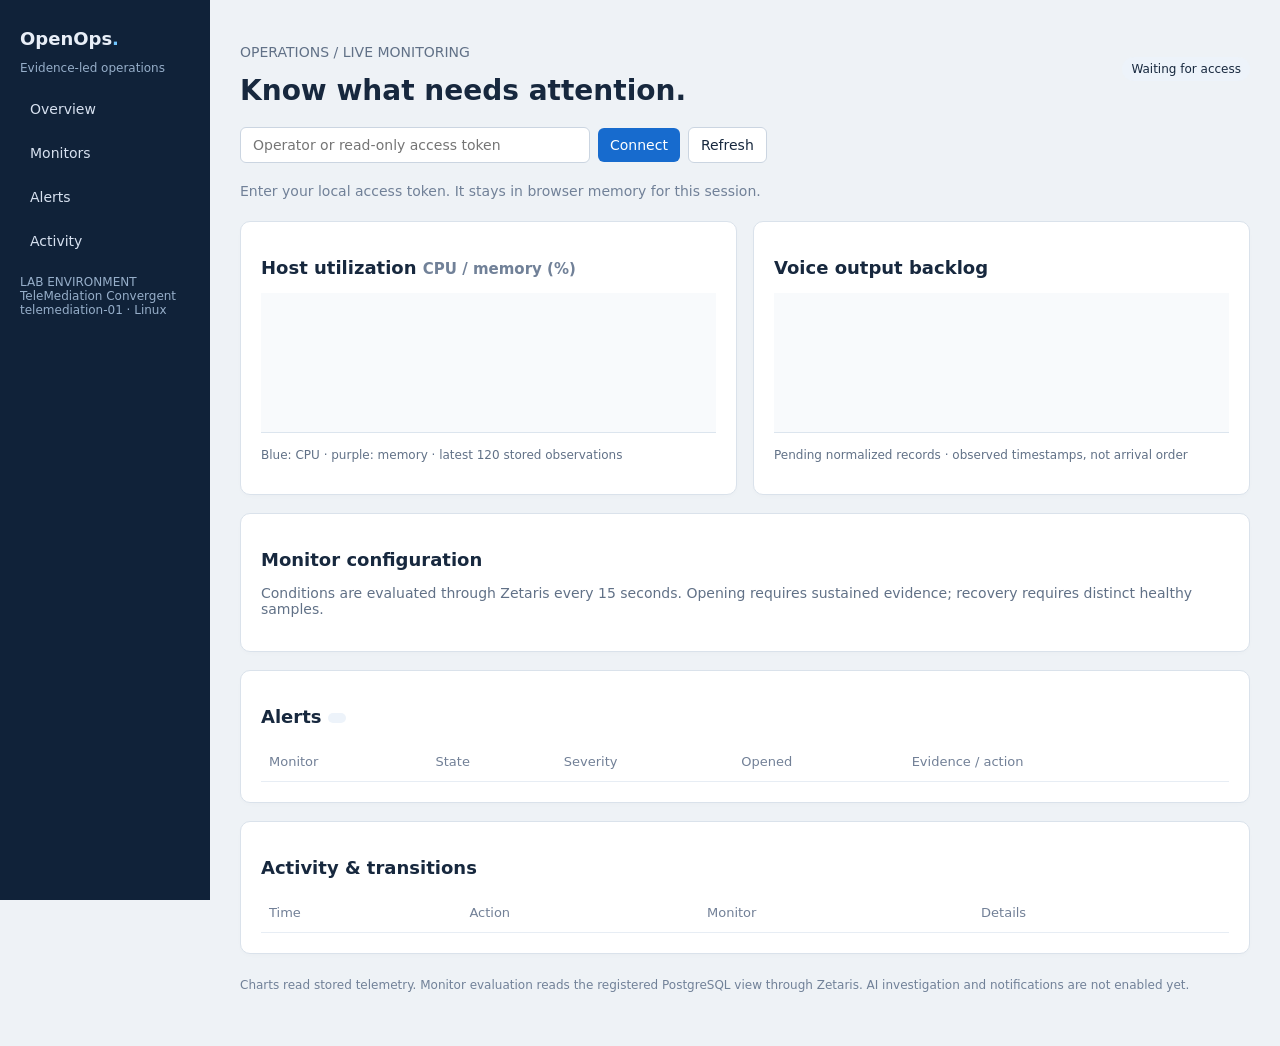
==== apps/openops/receiver/index.html @ 62dda1a4 "initial commit" ====
<!doctype html>
<html lang="en"><head><meta charset="utf-8"><meta name="viewport" content="width=device-width,initial-scale=1"><title>OpenOps | Operations</title>
<style>
*{box-sizing:border-box}body{margin:0;background:#eef2f6;color:#17283e;font:14px system-ui,sans-serif}aside{position:fixed;inset:0 auto 0 0;width:210px;background:#102239;color:#e8eef7;padding:28px 20px}aside h2{margin:0 0 6px}aside p{color:#96aec9;font-size:12px}nav a{display:block;padding:14px 10px;color:#d7e1f0;text-decoration:none;border-radius:6px}nav a:hover{background:#213e5c}main{margin-left:210px;padding:30px;max-width:1600px}header{display:flex;justify-content:space-between;gap:20px;align-items:center}h1{font-size:28px;margin:0}h2{font-size:18px}p{color:#617187}button,input,select{font:inherit;border:1px solid #cbd5e1;padding:9px 12px;border-radius:6px;background:white;color:#17283e}button{cursor:pointer}button:hover{background:#e9f3ff}button.primary{background:#176bce;color:white;border:0}label{display:flex;flex-direction:column;gap:6px;font-size:12px;color:#526278}input[type=checkbox]{width:20px;height:20px}.access{display:flex;gap:8px;align-items:center;margin:20px 0}.access input{width:350px;max-width:60vw}.cards{display:grid;grid-template-columns:repeat(4,1fr);gap:16px}.card,section{background:white;border:1px solid #dae2eb;border-radius:10px;padding:20px;margin-top:18px;box-shadow:0 2px 4px #16273a04}.card small{color:#6b7b8e}.card strong{display:block;font-size:30px;margin:10px 0}.tag{font-size:12px;border-radius:20px;background:#edf3fa;padding:5px 9px;display:inline-block}.good{color:#136b4b;background:#e8f7ef}.warn{color:#9b5717;background:#fff3df}.bad{color:#b13131;background:#ffe9e9}.charts{display:grid;grid-template-columns:1fr 1fr;gap:16px}svg{width:100%;height:140px;background:#f8fafc;border-bottom:1px solid #dce5ee}.form{display:grid;grid-template-columns:2fr 2fr 1fr 1fr 1fr 1fr;gap:12px;align-items:end}table{border-collapse:collapse;width:100%;font-size:13px}td,th{padding:12px 8px;border-bottom:1px solid #e7edf4;text-align:left;vertical-align:top}th{color:#728097;font-weight:500}.scroll{overflow:auto}.muted{color:#718198}.note{font-size:12px;color:#617187}details pre{white-space:pre-wrap;max-width:650px;font-size:11px}#status{min-height:20px}footer{margin:24px 0;color:#718198;font-size:12px}@media(max-width:1000px){aside{width:155px}main{margin-left:155px;padding:18px}.cards,.form{grid-template-columns:repeat(2,1fr)}}@media(max-width:650px){aside{position:static;width:auto;padding:15px}nav{display:flex}nav a{padding:8px}main{margin:0}.charts{grid-template-columns:1fr}header{display:block}}
</style></head><body>
<aside><h2>OpenOps<span style="color:#71c6ff">.</span></h2><p>Evidence-led operations</p><nav><a href="#overview">Overview</a><a href="#monitors">Monitors</a><a href="#alerts">Alerts</a><a href="#history">Activity</a></nav><p>LAB ENVIRONMENT<br>TeleMediation Convergent<br>telemediation-01 · Linux</p></aside>
<main><header><div><p>OPERATIONS / LIVE MONITORING</p><h1>Know what needs attention.</h1></div><span id="source" class="tag">Waiting for access</span></header>
<div class="access"><input id="token" type="password" autocomplete="off" placeholder="Operator or read-only access token" aria-label="Access token"><button class="primary" id="connect">Connect</button><button id="refresh">Refresh</button></div><div id="status" role="status" class="muted">Enter your local access token. It stays in browser memory for this session.</div>
<div id="overview" class="cards"></div><div class="charts"><section><h2>Host utilization <small class="muted">CPU / memory (%)</small></h2><svg id="host-chart" viewBox="0 0 600 140" role="img" aria-label="CPU and memory utilization history"></svg><p class="note">Blue: CPU · purple: memory · latest 120 stored observations</p></section><section><h2>Voice output backlog</h2><svg id="queue-chart" viewBox="0 0 600 140" role="img" aria-label="Voice output backlog history"></svg><p class="note">Pending normalized records · observed timestamps, not arrival order</p></section></div>
<section id="monitors"><h2>Monitor configuration</h2><p>Conditions are evaluated through Zetaris every 15 seconds. Opening requires sustained evidence; recovery requires distinct healthy samples.</p><div id="forms"></div></section>
<section id="alerts" class="scroll"><h2>Alerts <span id="alert-count" class="tag"></span></h2><table><thead><tr><th>Monitor</th><th>State</th><th>Severity</th><th>Opened</th><th>Evidence / action</th></tr></thead><tbody id="alert-rows"></tbody></table></section>
<section id="history" class="scroll"><h2>Activity &amp; transitions</h2><table><thead><tr><th>Time</th><th>Action</th><th>Monitor</th><th>Details</th></tr></thead><tbody id="history-rows"></tbody></table></section>
<footer>Charts read stored telemetry. Monitor evaluation reads the registered PostgreSQL view through Zetaris. AI investigation and notifications are not enabled yet.</footer></main>
<script>
let access='',timer,editing=false;
const $=id=>document.getElementById(id);function el(tag,text,cls){let e=document.createElement(tag);if(text!==undefined)e.textContent=text;if(cls)e.className=cls;return e}
const date=x=>x?new Date(x).toLocaleString():'—';
async function api(path,body){let r=await fetch(path,{method:body?'POST':'GET',headers:{Authorization:'Bearer '+access,'Content-Type':'application/json'},body:body?JSON.stringify(body):undefined});let data=await r.json();if(!r.ok)throw Error(data.error||'Request failed');return data}
function card(label,value,detail,cls){let c=el('div',undefined,'card');c.append(el('small',label),el('strong',String(value)),el('span',detail,cls||'tag'));return c}
function chart(id,rows,series,max){let svg=$(id);svg.replaceChildren();if(rows.length<2){let t=document.createElementNS('http://www.w3.org/2000/svg','text');t.setAttribute('x',20);t.setAttribute('y',70);t.textContent='Waiting for more observations';svg.append(t);return}let first=Number(rows[0].observed_epoch),last=Number(rows.at(-1).observed_epoch);for(let [key,color] of series){let paths=[],points=[];for(let r of rows){let y=r[key]===null?NaN:Number(r[key]);if(!Number.isFinite(y)){if(points.length)paths.push(points);points=[];continue}points.push([10+(Number(r.observed_epoch)-first)/Math.max(1,last-first)*580,130-Math.min(max,y)/max*120])}if(points.length)paths.push(points);for(let p of paths){let line=document.createElementNS('http://www.w3.org/2000/svg','polyline');line.setAttribute('points',p.map(v=>v.join(',')).join(' '));line.setAttribute('fill','none');line.setAttribute('stroke',color);line.setAttribute('stroke-width',2.5);svg.append(line)}}}
function field(parent,label,type,value){let l=el('label',label),i=el(type==='select'?'select':'input');if(type!=='select')i.type=type;if(type==='checkbox')i.checked=value;else i.value=value;l.append(i);parent.append(l);return i}
function forms(data){let target=$('forms');target.replaceChildren();for(let m of data.monitors){let f=el('form',undefined,'form');let name=field(f,'Name','text',m.name),metric=field(f,'Metric','select','');for(let [k,v] of Object.entries(data.metrics)){let o=el('option',v);o.value=k;metric.append(o)}metric.value=m.metric;let threshold=field(f,'Greater than','number',m.threshold),duration=field(f,'For seconds','number',m.duration_seconds),recovery=field(f,'Recovery samples','number',m.recovery_samples),enabled=field(f,'Enabled','checkbox',m.enabled);threshold.min=0;duration.min=0;duration.max=3600;recovery.min=1;recovery.max=20;let save=el('button','Save monitor','primary');save.type='submit';let summary=el('p','State: '+m.state+' · Source: '+m.source_status+' · Last value: '+(m.last_value??'—')+' · '+(m.source_error||''),'note');f.addEventListener('focusin',()=>editing=true);f.onsubmit=async e=>{e.preventDefault();try{await api('/api/monitors/configure',{id:m.id,name:name.value,metric:metric.value,threshold:Number(threshold.value),duration_seconds:Number(duration.value),recovery_samples:Number(recovery.value),severity:m.severity,enabled:enabled.checked});editing=false;await refresh(true)}catch(e){$('status').textContent=e.message}};target.append(f,summary,save);save.onclick=()=>f.requestSubmit()}}
async function refresh(force=false){try{let d=await api('/api/dashboard'),latest=d.samples.at(-1);let age=latest?Math.max(0,Date.now()/1000-Number(latest.observed_epoch)):null;let active=d.alerts.filter(a=>!a.resolved_at);$('overview').replaceChildren(card('MONITORED HOSTS',latest?1:0,age===null?'Waiting for telemetry':age<60?'Telemetry current':'Telemetry stale',age!==null&&age<60?'tag good':'tag warn'),card('ACTIVE ALERTS',active.length,active.some(a=>!a.acknowledged_at)?'Needs attention':'No unacknowledged alerts',active.length?'tag warn':'tag good'),card('VOICE PENDING',latest?.voice_pending??'—','Output queue'),card('CPU UTILIZATION',latest?.cpu_percent===null||!latest?'—':Number(latest.cpu_percent).toFixed(1)+'%','Observed on Linux VM'));let source=d.source;$('source').textContent='Zetaris · '+source.status;$('source').className='tag '+(source.status==='ok'?'good':'warn');$('status').textContent='Updated '+new Date().toLocaleTimeString()+' · Latest observation '+(age===null?'unavailable':Math.round(age)+'s ago');chart('host-chart',d.samples,[['cpu_percent','#2676d2'],['memory_percent','#8d62d5']],100);chart('queue-chart',d.samples,[['voice_pending','#e19a28']],Math.max(1,...d.samples.map(r=>Number(r.voice_pending)||0)));if(!editing||force)forms(d);$('alert-count').textContent=active.length+' active';let rows=$('alert-rows');rows.replaceChildren();if(!d.alerts.length){let tr=el('tr'),td=el('td','No alerts yet. Sustained violations will appear here.','muted');td.colSpan=5;tr.append(td);rows.append(tr)}for(let a of d.alerts){let tr=el('tr');tr.append(el('td',a.name),el('td',a.resolved_at?'Resolved':a.acknowledged_at?'Active · acknowledged':'Active'),el('td',a.severity),el('td',date(a.opened_at)));let td=el('td'),details=el('details'),summary=el('summary','View evidence');details.append(summary,el('pre',JSON.stringify({opening:a.opening_evidence,resolution:a.resolution_evidence},null,2)));td.append(details);if(!a.resolved_at&&!a.acknowledged_at){let b=el('button','Acknowledge');b.onclick=async()=>{try{await api('/api/alerts/acknowledge',{id:a.id});await refresh()}catch(e){$('status').textContent=e.message}};td.append(b)}tr.append(td);rows.append(tr)}let history=$('history-rows');history.replaceChildren();for(let h of d.history){let tr=el('tr');tr.append(el('td',date(h.happened_at)),el('td',h.action),el('td',String(h.monitor_id)),el('td',JSON.stringify(h.evidence)));history.append(tr)}}catch(e){$('status').textContent='Update failed: '+e.message;$('source').textContent='Connection unavailable';$('source').className='tag bad'}}
$('connect').onclick=()=>{access=$('token').value;$('token').value='';editing=false;clearInterval(timer);refresh(true);timer=setInterval(()=>refresh(),5000)};$('refresh').onclick=()=>{editing=false;refresh(true)};
</script></body></html>
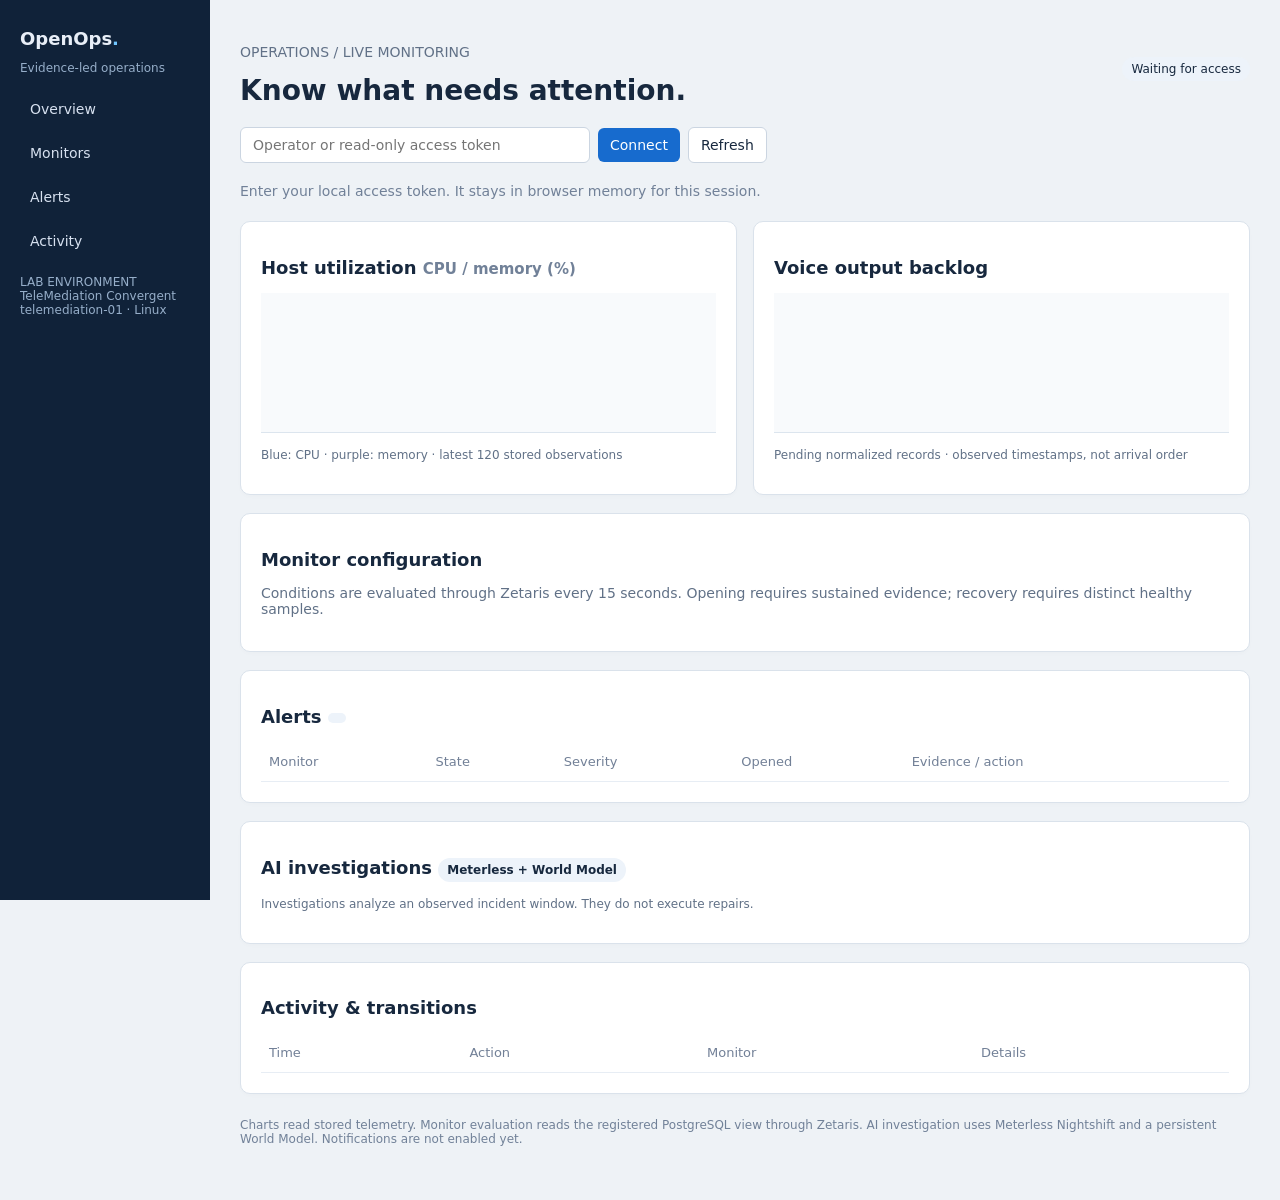
==== commit e5f64fb1: "p2" ====
--- a/apps/openops/receiver/index.html
+++ b/apps/openops/receiver/index.html
@@ -9,8 +9,9 @@
 <div id="overview" class="cards"></div><div class="charts"><section><h2>Host utilization <small class="muted">CPU / memory (%)</small></h2><svg id="host-chart" viewBox="0 0 600 140" role="img" aria-label="CPU and memory utilization history"></svg><p class="note">Blue: CPU · purple: memory · latest 120 stored observations</p></section><section><h2>Voice output backlog</h2><svg id="queue-chart" viewBox="0 0 600 140" role="img" aria-label="Voice output backlog history"></svg><p class="note">Pending normalized records · observed timestamps, not arrival order</p></section></div>
 <section id="monitors"><h2>Monitor configuration</h2><p>Conditions are evaluated through Zetaris every 15 seconds. Opening requires sustained evidence; recovery requires distinct healthy samples.</p><div id="forms"></div></section>
 <section id="alerts" class="scroll"><h2>Alerts <span id="alert-count" class="tag"></span></h2><table><thead><tr><th>Monitor</th><th>State</th><th>Severity</th><th>Opened</th><th>Evidence / action</th></tr></thead><tbody id="alert-rows"></tbody></table></section>
+<section id="investigation-panel"><h2>AI investigations <span class="tag">Meterless + World Model</span></h2><p class="note">Investigations analyze an observed incident window. They do not execute repairs.</p><div id="investigation-list"></div><div id="investigation-detail"></div></section>
 <section id="history" class="scroll"><h2>Activity &amp; transitions</h2><table><thead><tr><th>Time</th><th>Action</th><th>Monitor</th><th>Details</th></tr></thead><tbody id="history-rows"></tbody></table></section>
-<footer>Charts read stored telemetry. Monitor evaluation reads the registered PostgreSQL view through Zetaris. AI investigation and notifications are not enabled yet.</footer></main>
+<footer>Charts read stored telemetry. Monitor evaluation reads the registered PostgreSQL view through Zetaris. AI investigation uses Meterless Nightshift and a persistent World Model. Notifications are not enabled yet.</footer></main>
 <script>
 let access='',timer,editing=false;
 const $=id=>document.getElementById(id);function el(tag,text,cls){let e=document.createElement(tag);if(text!==undefined)e.textContent=text;if(cls)e.className=cls;return e}
@@ -20,6 +21,12 @@
 function chart(id,rows,series,max){let svg=$(id);svg.replaceChildren();if(rows.length<2){let t=document.createElementNS('http://www.w3.org/2000/svg','text');t.setAttribute('x',20);t.setAttribute('y',70);t.textContent='Waiting for more observations';svg.append(t);return}let first=Number(rows[0].observed_epoch),last=Number(rows.at(-1).observed_epoch);for(let [key,color] of series){let paths=[],points=[];for(let r of rows){let y=r[key]===null?NaN:Number(r[key]);if(!Number.isFinite(y)){if(points.length)paths.push(points);points=[];continue}points.push([10+(Number(r.observed_epoch)-first)/Math.max(1,last-first)*580,130-Math.min(max,y)/max*120])}if(points.length)paths.push(points);for(let p of paths){let line=document.createElementNS('http://www.w3.org/2000/svg','polyline');line.setAttribute('points',p.map(v=>v.join(',')).join(' '));line.setAttribute('fill','none');line.setAttribute('stroke',color);line.setAttribute('stroke-width',2.5);svg.append(line)}}}
 function field(parent,label,type,value){let l=el('label',label),i=el(type==='select'?'select':'input');if(type!=='select')i.type=type;if(type==='checkbox')i.checked=value;else i.value=value;l.append(i);parent.append(l);return i}
 function forms(data){let target=$('forms');target.replaceChildren();for(let m of data.monitors){let f=el('form',undefined,'form');let name=field(f,'Name','text',m.name),metric=field(f,'Metric','select','');for(let [k,v] of Object.entries(data.metrics)){let o=el('option',v);o.value=k;metric.append(o)}metric.value=m.metric;let threshold=field(f,'Greater than','number',m.threshold),duration=field(f,'For seconds','number',m.duration_seconds),recovery=field(f,'Recovery samples','number',m.recovery_samples),enabled=field(f,'Enabled','checkbox',m.enabled);threshold.min=0;duration.min=0;duration.max=3600;recovery.min=1;recovery.max=20;let save=el('button','Save monitor','primary');save.type='submit';let summary=el('p','State: '+m.state+' · Source: '+m.source_status+' · Last value: '+(m.last_value??'—')+' · '+(m.source_error||''),'note');f.addEventListener('focusin',()=>editing=true);f.onsubmit=async e=>{e.preventDefault();try{await api('/api/monitors/configure',{id:m.id,name:name.value,metric:metric.value,threshold:Number(threshold.value),duration_seconds:Number(duration.value),recovery_samples:Number(recovery.value),severity:m.severity,enabled:enabled.checked});editing=false;await refresh(true)}catch(e){$('status').textContent=e.message}};target.append(f,summary,save);save.onclick=()=>f.requestSubmit()}}
-async function refresh(force=false){try{let d=await api('/api/dashboard'),latest=d.samples.at(-1);let age=latest?Math.max(0,Date.now()/1000-Number(latest.observed_epoch)):null;let active=d.alerts.filter(a=>!a.resolved_at);$('overview').replaceChildren(card('MONITORED HOSTS',latest?1:0,age===null?'Waiting for telemetry':age<60?'Telemetry current':'Telemetry stale',age!==null&&age<60?'tag good':'tag warn'),card('ACTIVE ALERTS',active.length,active.some(a=>!a.acknowledged_at)?'Needs attention':'No unacknowledged alerts',active.length?'tag warn':'tag good'),card('VOICE PENDING',latest?.voice_pending??'—','Output queue'),card('CPU UTILIZATION',latest?.cpu_percent===null||!latest?'—':Number(latest.cpu_percent).toFixed(1)+'%','Observed on Linux VM'));let source=d.source;$('source').textContent='Zetaris · '+source.status;$('source').className='tag '+(source.status==='ok'?'good':'warn');$('status').textContent='Updated '+new Date().toLocaleTimeString()+' · Latest observation '+(age===null?'unavailable':Math.round(age)+'s ago');chart('host-chart',d.samples,[['cpu_percent','#2676d2'],['memory_percent','#8d62d5']],100);chart('queue-chart',d.samples,[['voice_pending','#e19a28']],Math.max(1,...d.samples.map(r=>Number(r.voice_pending)||0)));if(!editing||force)forms(d);$('alert-count').textContent=active.length+' active';let rows=$('alert-rows');rows.replaceChildren();if(!d.alerts.length){let tr=el('tr'),td=el('td','No alerts yet. Sustained violations will appear here.','muted');td.colSpan=5;tr.append(td);rows.append(tr)}for(let a of d.alerts){let tr=el('tr');tr.append(el('td',a.name),el('td',a.resolved_at?'Resolved':a.acknowledged_at?'Active · acknowledged':'Active'),el('td',a.severity),el('td',date(a.opened_at)));let td=el('td'),details=el('details'),summary=el('summary','View evidence');details.append(summary,el('pre',JSON.stringify({opening:a.opening_evidence,resolution:a.resolution_evidence},null,2)));td.append(details);if(!a.resolved_at&&!a.acknowledged_at){let b=el('button','Acknowledge');b.onclick=async()=>{try{await api('/api/alerts/acknowledge',{id:a.id});await refresh()}catch(e){$('status').textContent=e.message}};td.append(b)}tr.append(td);rows.append(tr)}let history=$('history-rows');history.replaceChildren();for(let h of d.history){let tr=el('tr');tr.append(el('td',date(h.happened_at)),el('td',h.action),el('td',String(h.monitor_id)),el('td',JSON.stringify(h.evidence)));history.append(tr)}}catch(e){$('status').textContent='Update failed: '+e.message;$('source').textContent='Connection unavailable';$('source').className='tag bad'}}
+async function refresh(force=false){try{let d=await api('/api/dashboard');renderInvestigations(d.investigations||[]);let latest=d.samples.at(-1);let age=latest?Math.max(0,Date.now()/1000-Number(latest.observed_epoch)):null;let active=d.alerts.filter(a=>!a.resolved_at);$('overview').replaceChildren(card('MONITORED HOSTS',latest?1:0,age===null?'Waiting for telemetry':age<60?'Telemetry current':'Telemetry stale',age!==null&&age<60?'tag good':'tag warn'),card('ACTIVE ALERTS',active.length,active.some(a=>!a.acknowledged_at)?'Needs attention':'No unacknowledged alerts',active.length?'tag warn':'tag good'),card('VOICE PENDING',latest?.voice_pending??'—','Output queue'),card('CPU UTILIZATION',latest?.cpu_percent===null||!latest?'—':Number(latest.cpu_percent).toFixed(1)+'%','Observed on Linux VM'));let source=d.source;$('source').textContent='Zetaris · '+source.status;$('source').className='tag '+(source.status==='ok'?'good':'warn');$('status').textContent='Updated '+new Date().toLocaleTimeString()+' · Latest observation '+(age===null?'unavailable':Math.round(age)+'s ago');chart('host-chart',d.samples,[['cpu_percent','#2676d2'],['memory_percent','#8d62d5']],100);chart('queue-chart',d.samples,[['voice_pending','#e19a28']],Math.max(1,...d.samples.map(r=>Number(r.voice_pending)||0)));if(!editing||force)forms(d);$('alert-count').textContent=active.length+' active';let rows=$('alert-rows');rows.replaceChildren();if(!d.alerts.length){let tr=el('tr'),td=el('td','No alerts yet. Sustained violations will appear here.','muted');td.colSpan=5;tr.append(td);rows.append(tr)}for(let a of d.alerts){let tr=el('tr');tr.append(el('td',a.name),el('td',a.resolved_at?'Resolved':a.acknowledged_at?'Active · acknowledged':'Active'),el('td',a.severity),el('td',date(a.opened_at)));let td=el('td'),details=el('details'),summary=el('summary','View evidence');details.append(summary,el('pre',JSON.stringify({opening:a.opening_evidence,resolution:a.resolution_evidence},null,2)));td.append(details);let investigate=el('button','Investigate');investigate.onclick=async()=>{try{let result=await api('/api/investigations/start',{alert_id:a.id,retry:true});selectedRun=result.run_id;await refresh()}catch(e){$('status').textContent=e.message}};td.append(investigate);if(!a.resolved_at&&!a.acknowledged_at){let b=el('button','Acknowledge');b.onclick=async()=>{try{await api('/api/alerts/acknowledge',{id:a.id});await refresh()}catch(e){$('status').textContent=e.message}};td.append(b)}tr.append(td);rows.append(tr)}let history=$('history-rows');history.replaceChildren();for(let h of d.history){let tr=el('tr');tr.append(el('td',date(h.happened_at)),el('td',h.action),el('td',String(h.monitor_id)),el('td',JSON.stringify(h.evidence)));history.append(tr)}}catch(e){$('status').textContent='Update failed: '+e.message;$('source').textContent='Connection unavailable';$('source').className='tag bad'}}
 $('connect').onclick=()=>{access=$('token').value;$('token').value='';editing=false;clearInterval(timer);refresh(true);timer=setInterval(()=>refresh(),5000)};$('refresh').onclick=()=>{editing=false;refresh(true)};
-</script></body></html>
+</script>
+<script>
+let selectedRun=null;
+function renderInvestigations(runs){let list=$('investigation-list');list.replaceChildren();if(!runs.length)list.append(el('p','Open an alert and select Investigate. New active alerts are queued automatically.','muted'));for(let run of runs){let b=el('button','Alert '+run.alert_id+' · '+run.status+' · '+run.id.slice(-6));b.onclick=()=>{selectedRun=run.id;showInvestigation(run.id)};list.append(b)}if(selectedRun)showInvestigation(selectedRun)}
+async function showInvestigation(id){try{let run=await api('/api/investigations/'+id);if(selectedRun!==id)return;let area=$('investigation-detail');area.replaceChildren();area.append(el('h3','Investigation · '+run.status));if(['completed','needs_review'].includes(run.status)){let b=el('button','New analysis');b.onclick=async()=>{try{let next=await api('/api/investigations/start',{alert_id:run.alert_id,new_run:true});selectedRun=next.run_id;await refresh()}catch(e){$('status').textContent=e.message}};area.append(b)}if(run.error_type)area.append(el('p','Provider or evidence step failed: '+run.error_type+'. No successful analysis is claimed. Use Investigate to request a bounded retry (up to three attempts).','warn'));if(run.report){let r=run.report;area.append(el('span',r.status.replaceAll('_',' '),'tag'),el('p',r.summary));for(let field of ['hypotheses','alternatives']){area.append(el('h3',field==='hypotheses'?'Hypotheses':'Alternative explanations'));for(let h of r[field]){let c=el('div',undefined,'card');c.append(el('h4',h.title+' · '+h.confidence+' confidence'),el('p',h.explanation),el('small','Evidence: '+h.evidence_ids.join(', ')));area.append(c)}}for(let field of ['missing_evidence','recommended_checks']){area.append(el('h3',field==='missing_evidence'?'Missing evidence':'Recommended checks'));let ul=el('ul');for(let v of r[field])ul.append(el('li',v));area.append(ul)}area.append(el('p','Evaluator: '+r.review.verdict+' · '+r.review.issues.join('; '),'note'));let ev=el('details');ev.append(el('summary','Source observations and evidence IDs'),el('pre',JSON.stringify(r.evidence,null,2)));area.append(ev)}if(run.manifest){let m=el('details');m.append(el('summary','Engine manifest and model receipts'),el('pre',JSON.stringify(run.manifest,null,2)));area.append(m)}let t=el('details');t.append(el('summary','Execution trace ('+run.trace.length+' steps)'),el('pre',JSON.stringify(run.trace,null,2)));area.append(t)}catch(e){$('investigation-detail').textContent='Could not load investigation: '+e.message}}
+</script>
+</body></html>
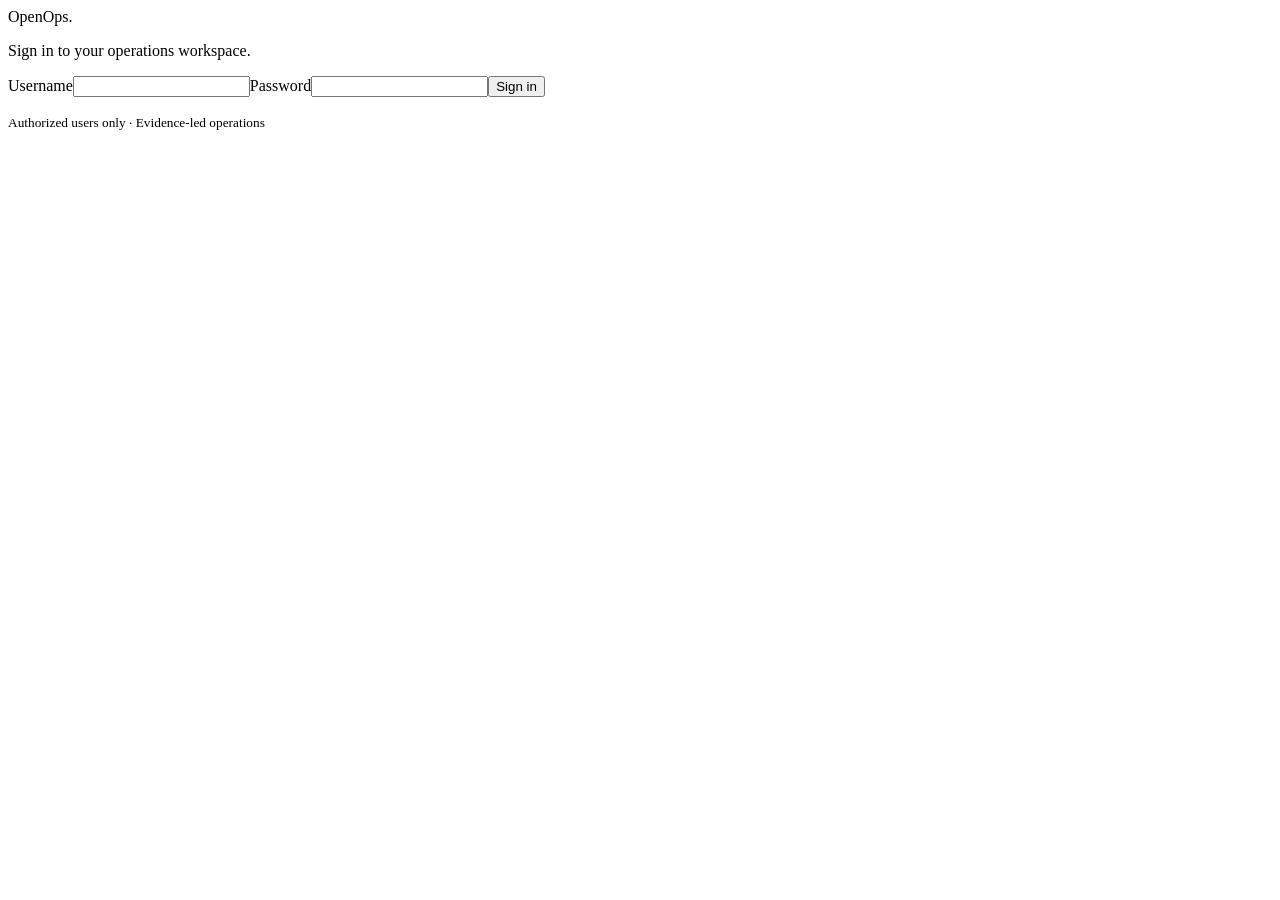
==== commit 8c7e3de6: "admin, login, keys" ====
--- a/apps/openops/receiver/index.html
+++ b/apps/openops/receiver/index.html
@@ -1,32 +1,12 @@
 <!doctype html>
-<html lang="en"><head><meta charset="utf-8"><meta name="viewport" content="width=device-width,initial-scale=1"><title>OpenOps | Operations</title>
-<style>
-*{box-sizing:border-box}body{margin:0;background:#eef2f6;color:#17283e;font:14px system-ui,sans-serif}aside{position:fixed;inset:0 auto 0 0;width:210px;background:#102239;color:#e8eef7;padding:28px 20px}aside h2{margin:0 0 6px}aside p{color:#96aec9;font-size:12px}nav a{display:block;padding:14px 10px;color:#d7e1f0;text-decoration:none;border-radius:6px}nav a:hover{background:#213e5c}main{margin-left:210px;padding:30px;max-width:1600px}header{display:flex;justify-content:space-between;gap:20px;align-items:center}h1{font-size:28px;margin:0}h2{font-size:18px}p{color:#617187}button,input,select{font:inherit;border:1px solid #cbd5e1;padding:9px 12px;border-radius:6px;background:white;color:#17283e}button{cursor:pointer}button:hover{background:#e9f3ff}button.primary{background:#176bce;color:white;border:0}label{display:flex;flex-direction:column;gap:6px;font-size:12px;color:#526278}input[type=checkbox]{width:20px;height:20px}.access{display:flex;gap:8px;align-items:center;margin:20px 0}.access input{width:350px;max-width:60vw}.cards{display:grid;grid-template-columns:repeat(4,1fr);gap:16px}.card,section{background:white;border:1px solid #dae2eb;border-radius:10px;padding:20px;margin-top:18px;box-shadow:0 2px 4px #16273a04}.card small{color:#6b7b8e}.card strong{display:block;font-size:30px;margin:10px 0}.tag{font-size:12px;border-radius:20px;background:#edf3fa;padding:5px 9px;display:inline-block}.good{color:#136b4b;background:#e8f7ef}.warn{color:#9b5717;background:#fff3df}.bad{color:#b13131;background:#ffe9e9}.charts{display:grid;grid-template-columns:1fr 1fr;gap:16px}svg{width:100%;height:140px;background:#f8fafc;border-bottom:1px solid #dce5ee}.form{display:grid;grid-template-columns:2fr 2fr 1fr 1fr 1fr 1fr;gap:12px;align-items:end}table{border-collapse:collapse;width:100%;font-size:13px}td,th{padding:12px 8px;border-bottom:1px solid #e7edf4;text-align:left;vertical-align:top}th{color:#728097;font-weight:500}.scroll{overflow:auto}.muted{color:#718198}.note{font-size:12px;color:#617187}details pre{white-space:pre-wrap;max-width:650px;font-size:11px}#status{min-height:20px}footer{margin:24px 0;color:#718198;font-size:12px}@media(max-width:1000px){aside{width:155px}main{margin-left:155px;padding:18px}.cards,.form{grid-template-columns:repeat(2,1fr)}}@media(max-width:650px){aside{position:static;width:auto;padding:15px}nav{display:flex}nav a{padding:8px}main{margin:0}.charts{grid-template-columns:1fr}header{display:block}}
-</style></head><body>
-<aside><h2>OpenOps<span style="color:#71c6ff">.</span></h2><p>Evidence-led operations</p><nav><a href="#overview">Overview</a><a href="#monitors">Monitors</a><a href="#alerts">Alerts</a><a href="#history">Activity</a></nav><p>LAB ENVIRONMENT<br>TeleMediation Convergent<br>telemediation-01 · Linux</p></aside>
-<main><header><div><p>OPERATIONS / LIVE MONITORING</p><h1>Know what needs attention.</h1></div><span id="source" class="tag">Waiting for access</span></header>
-<div class="access"><input id="token" type="password" autocomplete="off" placeholder="Operator or read-only access token" aria-label="Access token"><button class="primary" id="connect">Connect</button><button id="refresh">Refresh</button></div><div id="status" role="status" class="muted">Enter your local access token. It stays in browser memory for this session.</div>
-<div id="overview" class="cards"></div><div class="charts"><section><h2>Host utilization <small class="muted">CPU / memory (%)</small></h2><svg id="host-chart" viewBox="0 0 600 140" role="img" aria-label="CPU and memory utilization history"></svg><p class="note">Blue: CPU · purple: memory · latest 120 stored observations</p></section><section><h2>Voice output backlog</h2><svg id="queue-chart" viewBox="0 0 600 140" role="img" aria-label="Voice output backlog history"></svg><p class="note">Pending normalized records · observed timestamps, not arrival order</p></section></div>
-<section id="monitors"><h2>Monitor configuration</h2><p>Conditions are evaluated through Zetaris every 15 seconds. Opening requires sustained evidence; recovery requires distinct healthy samples.</p><div id="forms"></div></section>
-<section id="alerts" class="scroll"><h2>Alerts <span id="alert-count" class="tag"></span></h2><table><thead><tr><th>Monitor</th><th>State</th><th>Severity</th><th>Opened</th><th>Evidence / action</th></tr></thead><tbody id="alert-rows"></tbody></table></section>
-<section id="investigation-panel"><h2>AI investigations <span class="tag">Meterless + World Model</span></h2><p class="note">Investigations analyze an observed incident window. They do not execute repairs.</p><div id="investigation-list"></div><div id="investigation-detail"></div></section>
-<section id="history" class="scroll"><h2>Activity &amp; transitions</h2><table><thead><tr><th>Time</th><th>Action</th><th>Monitor</th><th>Details</th></tr></thead><tbody id="history-rows"></tbody></table></section>
-<footer>Charts read stored telemetry. Monitor evaluation reads the registered PostgreSQL view through Zetaris. AI investigation uses Meterless Nightshift and a persistent World Model. Notifications are not enabled yet.</footer></main>
-<script>
-let access='',timer,editing=false;
-const $=id=>document.getElementById(id);function el(tag,text,cls){let e=document.createElement(tag);if(text!==undefined)e.textContent=text;if(cls)e.className=cls;return e}
-const date=x=>x?new Date(x).toLocaleString():'—';
-async function api(path,body){let r=await fetch(path,{method:body?'POST':'GET',headers:{Authorization:'Bearer '+access,'Content-Type':'application/json'},body:body?JSON.stringify(body):undefined});let data=await r.json();if(!r.ok)throw Error(data.error||'Request failed');return data}
-function card(label,value,detail,cls){let c=el('div',undefined,'card');c.append(el('small',label),el('strong',String(value)),el('span',detail,cls||'tag'));return c}
-function chart(id,rows,series,max){let svg=$(id);svg.replaceChildren();if(rows.length<2){let t=document.createElementNS('http://www.w3.org/2000/svg','text');t.setAttribute('x',20);t.setAttribute('y',70);t.textContent='Waiting for more observations';svg.append(t);return}let first=Number(rows[0].observed_epoch),last=Number(rows.at(-1).observed_epoch);for(let [key,color] of series){let paths=[],points=[];for(let r of rows){let y=r[key]===null?NaN:Number(r[key]);if(!Number.isFinite(y)){if(points.length)paths.push(points);points=[];continue}points.push([10+(Number(r.observed_epoch)-first)/Math.max(1,last-first)*580,130-Math.min(max,y)/max*120])}if(points.length)paths.push(points);for(let p of paths){let line=document.createElementNS('http://www.w3.org/2000/svg','polyline');line.setAttribute('points',p.map(v=>v.join(',')).join(' '));line.setAttribute('fill','none');line.setAttribute('stroke',color);line.setAttribute('stroke-width',2.5);svg.append(line)}}}
-function field(parent,label,type,value){let l=el('label',label),i=el(type==='select'?'select':'input');if(type!=='select')i.type=type;if(type==='checkbox')i.checked=value;else i.value=value;l.append(i);parent.append(l);return i}
-function forms(data){let target=$('forms');target.replaceChildren();for(let m of data.monitors){let f=el('form',undefined,'form');let name=field(f,'Name','text',m.name),metric=field(f,'Metric','select','');for(let [k,v] of Object.entries(data.metrics)){let o=el('option',v);o.value=k;metric.append(o)}metric.value=m.metric;let threshold=field(f,'Greater than','number',m.threshold),duration=field(f,'For seconds','number',m.duration_seconds),recovery=field(f,'Recovery samples','number',m.recovery_samples),enabled=field(f,'Enabled','checkbox',m.enabled);threshold.min=0;duration.min=0;duration.max=3600;recovery.min=1;recovery.max=20;let save=el('button','Save monitor','primary');save.type='submit';let summary=el('p','State: '+m.state+' · Source: '+m.source_status+' · Last value: '+(m.last_value??'—')+' · '+(m.source_error||''),'note');f.addEventListener('focusin',()=>editing=true);f.onsubmit=async e=>{e.preventDefault();try{await api('/api/monitors/configure',{id:m.id,name:name.value,metric:metric.value,threshold:Number(threshold.value),duration_seconds:Number(duration.value),recovery_samples:Number(recovery.value),severity:m.severity,enabled:enabled.checked});editing=false;await refresh(true)}catch(e){$('status').textContent=e.message}};target.append(f,summary,save);save.onclick=()=>f.requestSubmit()}}
-async function refresh(force=false){try{let d=await api('/api/dashboard');renderInvestigations(d.investigations||[]);let latest=d.samples.at(-1);let age=latest?Math.max(0,Date.now()/1000-Number(latest.observed_epoch)):null;let active=d.alerts.filter(a=>!a.resolved_at);$('overview').replaceChildren(card('MONITORED HOSTS',latest?1:0,age===null?'Waiting for telemetry':age<60?'Telemetry current':'Telemetry stale',age!==null&&age<60?'tag good':'tag warn'),card('ACTIVE ALERTS',active.length,active.some(a=>!a.acknowledged_at)?'Needs attention':'No unacknowledged alerts',active.length?'tag warn':'tag good'),card('VOICE PENDING',latest?.voice_pending??'—','Output queue'),card('CPU UTILIZATION',latest?.cpu_percent===null||!latest?'—':Number(latest.cpu_percent).toFixed(1)+'%','Observed on Linux VM'));let source=d.source;$('source').textContent='Zetaris · '+source.status;$('source').className='tag '+(source.status==='ok'?'good':'warn');$('status').textContent='Updated '+new Date().toLocaleTimeString()+' · Latest observation '+(age===null?'unavailable':Math.round(age)+'s ago');chart('host-chart',d.samples,[['cpu_percent','#2676d2'],['memory_percent','#8d62d5']],100);chart('queue-chart',d.samples,[['voice_pending','#e19a28']],Math.max(1,...d.samples.map(r=>Number(r.voice_pending)||0)));if(!editing||force)forms(d);$('alert-count').textContent=active.length+' active';let rows=$('alert-rows');rows.replaceChildren();if(!d.alerts.length){let tr=el('tr'),td=el('td','No alerts yet. Sustained violations will appear here.','muted');td.colSpan=5;tr.append(td);rows.append(tr)}for(let a of d.alerts){let tr=el('tr');tr.append(el('td',a.name),el('td',a.resolved_at?'Resolved':a.acknowledged_at?'Active · acknowledged':'Active'),el('td',a.severity),el('td',date(a.opened_at)));let td=el('td'),details=el('details'),summary=el('summary','View evidence');details.append(summary,el('pre',JSON.stringify({opening:a.opening_evidence,resolution:a.resolution_evidence},null,2)));td.append(details);let investigate=el('button','Investigate');investigate.onclick=async()=>{try{let result=await api('/api/investigations/start',{alert_id:a.id,retry:true});selectedRun=result.run_id;await refresh()}catch(e){$('status').textContent=e.message}};td.append(investigate);if(!a.resolved_at&&!a.acknowledged_at){let b=el('button','Acknowledge');b.onclick=async()=>{try{await api('/api/alerts/acknowledge',{id:a.id});await refresh()}catch(e){$('status').textContent=e.message}};td.append(b)}tr.append(td);rows.append(tr)}let history=$('history-rows');history.replaceChildren();for(let h of d.history){let tr=el('tr');tr.append(el('td',date(h.happened_at)),el('td',h.action),el('td',String(h.monitor_id)),el('td',JSON.stringify(h.evidence)));history.append(tr)}}catch(e){$('status').textContent='Update failed: '+e.message;$('source').textContent='Connection unavailable';$('source').className='tag bad'}}
-$('connect').onclick=()=>{access=$('token').value;$('token').value='';editing=false;clearInterval(timer);refresh(true);timer=setInterval(()=>refresh(),5000)};$('refresh').onclick=()=>{editing=false;refresh(true)};
-</script>
-<script>
-let selectedRun=null;
-function renderInvestigations(runs){let list=$('investigation-list');list.replaceChildren();if(!runs.length)list.append(el('p','Open an alert and select Investigate. New active alerts are queued automatically.','muted'));for(let run of runs){let b=el('button','Alert '+run.alert_id+' · '+run.status+' · '+run.id.slice(-6));b.onclick=()=>{selectedRun=run.id;showInvestigation(run.id)};list.append(b)}if(selectedRun)showInvestigation(selectedRun)}
-async function showInvestigation(id){try{let run=await api('/api/investigations/'+id);if(selectedRun!==id)return;let area=$('investigation-detail');area.replaceChildren();area.append(el('h3','Investigation · '+run.status));if(['completed','needs_review'].includes(run.status)){let b=el('button','New analysis');b.onclick=async()=>{try{let next=await api('/api/investigations/start',{alert_id:run.alert_id,new_run:true});selectedRun=next.run_id;await refresh()}catch(e){$('status').textContent=e.message}};area.append(b)}if(run.error_type)area.append(el('p','Provider or evidence step failed: '+run.error_type+'. No successful analysis is claimed. Use Investigate to request a bounded retry (up to three attempts).','warn'));if(run.report){let r=run.report;area.append(el('span',r.status.replaceAll('_',' '),'tag'),el('p',r.summary));for(let field of ['hypotheses','alternatives']){area.append(el('h3',field==='hypotheses'?'Hypotheses':'Alternative explanations'));for(let h of r[field]){let c=el('div',undefined,'card');c.append(el('h4',h.title+' · '+h.confidence+' confidence'),el('p',h.explanation),el('small','Evidence: '+h.evidence_ids.join(', ')));area.append(c)}}for(let field of ['missing_evidence','recommended_checks']){area.append(el('h3',field==='missing_evidence'?'Missing evidence':'Recommended checks'));let ul=el('ul');for(let v of r[field])ul.append(el('li',v));area.append(ul)}area.append(el('p','Evaluator: '+r.review.verdict+' · '+r.review.issues.join('; '),'note'));let ev=el('details');ev.append(el('summary','Source observations and evidence IDs'),el('pre',JSON.stringify(r.evidence,null,2)));area.append(ev)}if(run.manifest){let m=el('details');m.append(el('summary','Engine manifest and model receipts'),el('pre',JSON.stringify(run.manifest,null,2)));area.append(m)}let t=el('details');t.append(el('summary','Execution trace ('+run.trace.length+' steps)'),el('pre',JSON.stringify(run.trace,null,2)));area.append(t)}catch(e){$('investigation-detail').textContent='Could not load investigation: '+e.message}}
-</script>
-</body></html>
+<html lang="en"><head><meta charset="utf-8"><meta name="viewport" content="width=device-width,initial-scale=1"><title>OpenOps | Operations console</title><link rel="stylesheet" href="/console.css"></head><body>
+<div id="login-screen" class="login-shell"><form id="login-form" class="login-card"><div class="brand">OpenOps<span>.</span></div><p>Sign in to your operations workspace.</p><label>Username<input id="username" autocomplete="username" required maxlength="80"></label><label>Password<input id="password" type="password" autocomplete="current-password" required maxlength="256"></label><button class="primary" type="submit">Sign in</button><p id="login-error" role="alert"></p><small>Authorized users only · Evidence-led operations</small></form></div>
+<div id="app" hidden><aside><div class="brand">OpenOps<span>.</span></div><p>Evidence-led operations</p><nav><a href="#overview" data-page="overview"><span>◫</span>Overview</a><a href="#monitors" data-page="monitors"><span>◉</span>Monitors</a><a href="#alerts" data-page="alerts"><span>△</span>Alerts</a><a href="#activity" data-page="activity"><span>≋</span>Activity</a><a href="#admin" data-page="admin"><span>⚙</span>Admin</a></nav><div class="nav-bottom"><div class="eyebrow">WORKSPACE</div><p>TeleMediation Convergent<br>Linux + Windows monitoring</p></div></aside>
+<main><header><div><div class="eyebrow">OPERATIONS CONSOLE</div><h1 id="page-title">Overview</h1></div><div class="row"><span id="identity" class="pill"></span><button id="account">Account</button><button id="logout">Sign out</button></div></header><div class="toolbar" id="host-toolbar"><div class="row"><label>Monitored host<select id="host-select" aria-label="Monitored host"></select></label><span id="source" class="pill waiting">Waiting</span></div><button id="refresh">Refresh</button></div><div id="last-update" class="meta"></div>
+<section id="page-overview" class="page"><div id="overview-cards" class="cards"></div><h2 class="section-title">Host health &amp; workload</h2><div id="host-health" class="host-grid"></div><div class="panel"><h2>Active alerts</h2><div id="overview-alerts"></div></div><div class="grid"><div class="panel"><h2>CPU, memory &amp; disk</h2><div id="resource-charts"></div></div><div class="panel"><h2>Output backlog</h2><div id="queue-charts"></div></div></div></section>
+<section id="page-monitors" class="page" hidden><div class="toolbar"><p>Host-scoped conditions with sustained detection and severity thresholds.</p><button id="new-monitor" class="primary">Create monitor</button></div><div id="monitors-list"></div></section>
+<section id="page-alerts" class="page" hidden><div class="toolbar"><div class="row"><select id="alert-filter" aria-label="Alert state"><option value="active">Active alerts</option><option value="all">All alerts</option><option value="resolved">Resolved alerts</option><option value="unacknowledged">Unacknowledged</option></select><button id="bulk-ack">Acknowledge selected</button></div><span class="meta">Select an alert for evidence and AI investigation.</span></div><div class="panel scroll" id="alerts-table"></div></section>
+<section id="page-activity" class="page" hidden><div class="panel"><h2>System activity</h2><p>Authentication, administration, monitor changes and alert transitions.</p><div class="scroll" id="activity-table"></div></div></section>
+<section id="page-admin" class="page" hidden><div class="tabs" id="admin-tabs"></div><div class="toolbar"><div><h2 id="admin-title"></h2><p id="admin-description"></p></div><button class="primary" id="admin-add">Add</button></div><div class="panel scroll" id="admin-table"></div></section>
+<footer>Monitor evaluation and investigation retrieve evidence through Zetaris. Charts read stored telemetry. AI reports propose hypotheses; no repair executes automatically.</footer></main></div>
+<dialog id="modal"><div class="dialog-head"><h2 id="modal-title"></h2><button id="modal-close" aria-label="Close dialog">Close</button></div><div id="modal-body"></div></dialog><div id="flash" role="status" hidden></div><script src="/console.js"></script><script src="/admin.js"></script></body></html>
